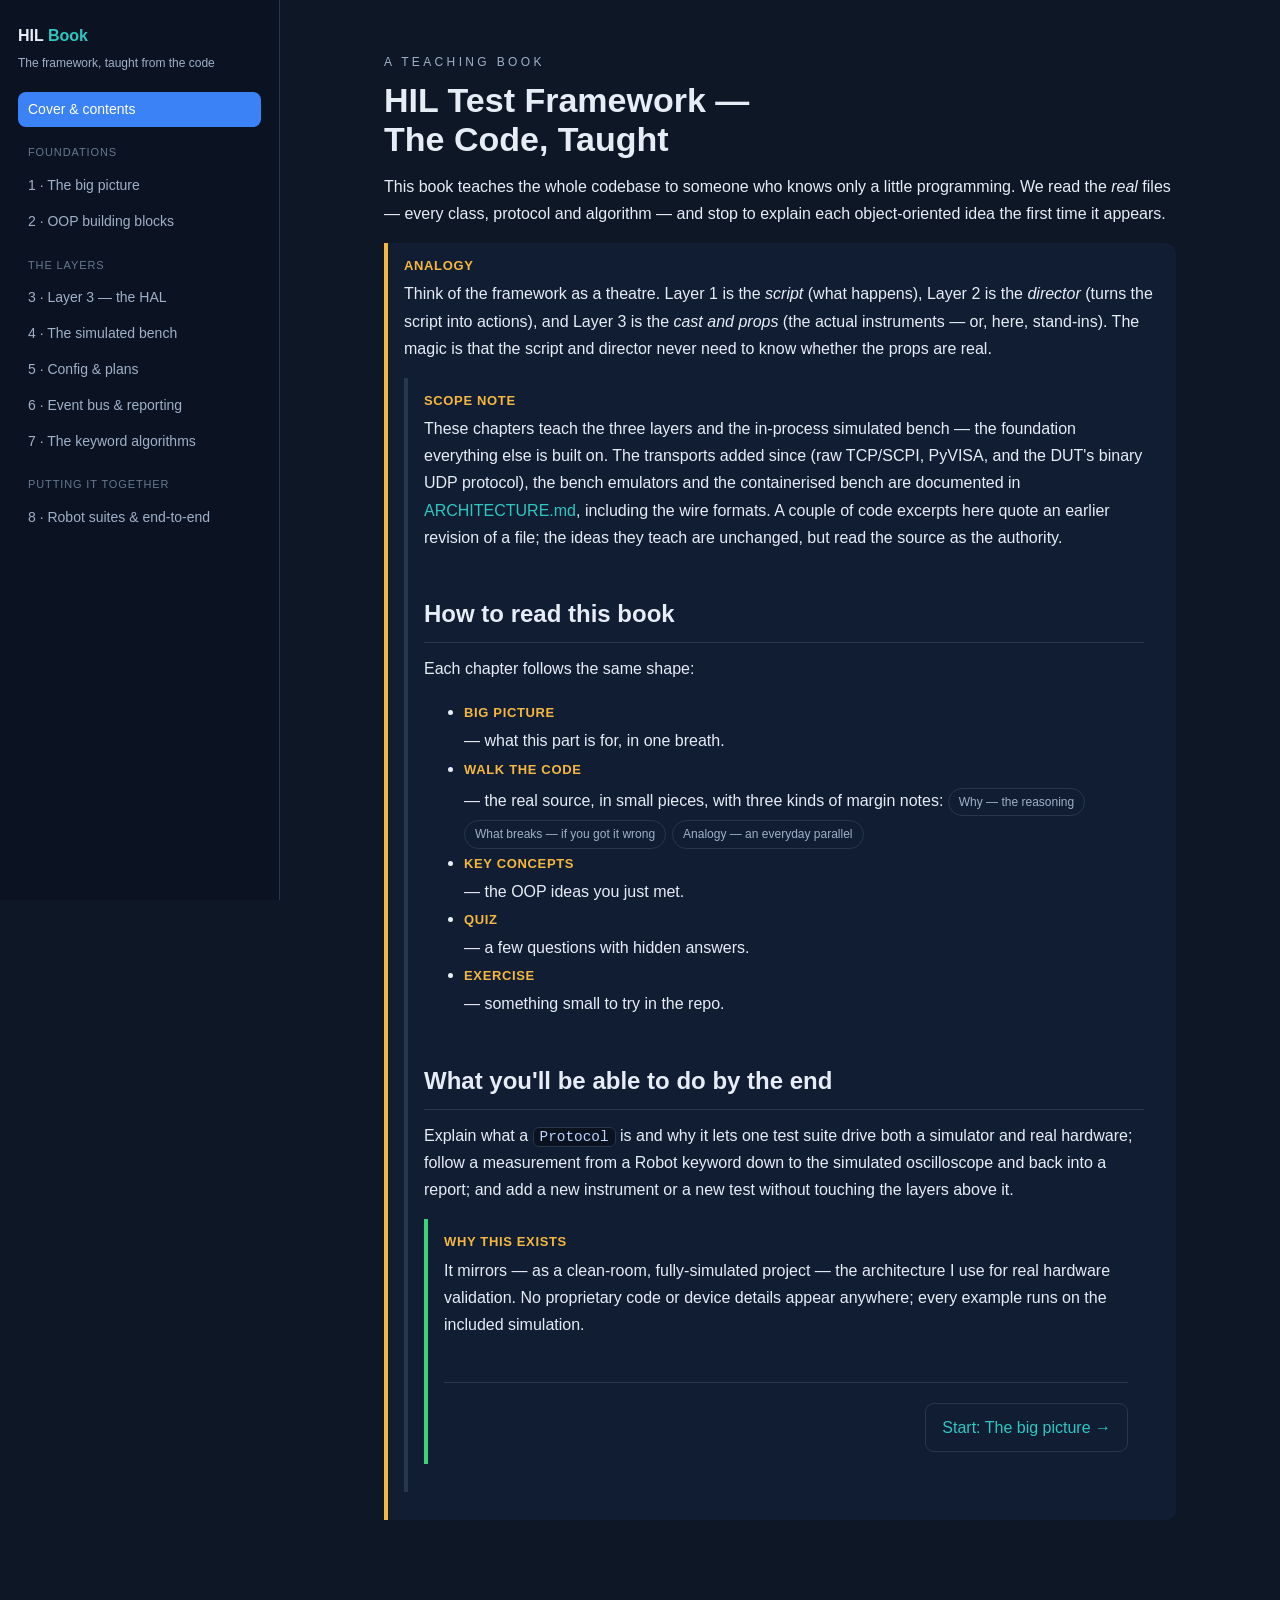
==== docs/book/index.html @ 02696a85 "s" ====
<!DOCTYPE html>
<html lang="en">
<head>
<meta charset="utf-8" />
<meta name="viewport" content="width=device-width, initial-scale=1" />
<title>HIL Test Framework — The Code, Taught</title>
<link rel="stylesheet" href="book.css" />
</head>
<body>
<div class="layout">
<nav class="side">
  <div class="brand">HIL <span>Book</span></div>
  <div class="sub">The framework, taught from the code</div>
  <a href="index.html">Cover &amp; contents</a>
  <div class="grp">Foundations</div>
  <a href="ch1.html">1 · The big picture</a>
  <a href="ch2.html">2 · OOP building blocks</a>
  <div class="grp">The layers</div>
  <a href="ch3.html">3 · Layer 3 — the HAL</a>
  <a href="ch4.html">4 · The simulated bench</a>
  <a href="ch5.html">5 · Config &amp; plans</a>
  <a href="ch6.html">6 · Event bus &amp; reporting</a>
  <a href="ch7.html">7 · The keyword algorithms</a>
  <div class="grp">Putting it together</div>
  <a href="ch8.html">8 · Robot suites &amp; end-to-end</a>
</nav>
<main class="main">
  <p class="tag">A teaching book</p>
  <h1>HIL Test Framework — <br>The Code, Taught</h1>
  <p class="big">This book teaches the whole codebase to someone who knows only a little
  programming. We read the <em>real</em> files — every class, protocol and algorithm —
  and stop to explain each object-oriented idea the first time it appears.</p>

  <div class="box analogy"><b>Analogy</b>
  Think of the framework as a theatre. Layer 1 is the <em>script</em> (what happens),
  Layer 2 is the <em>director</em> (turns the script into actions), and Layer 3 is the
  <em>cast and props</em> (the actual instruments — or, here, stand-ins). The magic is
  that the script and director never need to know whether the props are real.</p>

  <div class="box"><b>Scope note</b>
  These chapters teach the three layers and the in-process simulated bench — the
  foundation everything else is built on. The transports added since (raw TCP/SCPI,
  PyVISA, and the DUT's binary UDP protocol), the bench emulators and the
  containerised bench are documented in
  <a href="../../ARCHITECTURE.md">ARCHITECTURE.md</a>, including the wire formats.
  A couple of code excerpts here quote an earlier revision of a file; the ideas they
  teach are unchanged, but read the source as the authority.</p>

  <h2>How to read this book</h2>
  <p>Each chapter follows the same shape:</p>
  <ul>
    <li><b>Big picture</b> — what this part is for, in one breath.</li>
    <li><b>Walk the code</b> — the real source, in small pieces, with three kinds of margin notes:
      <span class="pillrow"><span>Why — the reasoning</span><span>What breaks — if you got it wrong</span><span>Analogy — an everyday parallel</span></span></li>
    <li><b>Key concepts</b> — the OOP ideas you just met.</li>
    <li><b>Quiz</b> — a few questions with hidden answers.</li>
    <li><b>Exercise</b> — something small to try in the repo.</li>
  </ul>

  <h2>What you'll be able to do by the end</h2>
  <p>Explain what a <code>Protocol</code> is and why it lets one test suite drive both
  a simulator and real hardware; follow a measurement from a Robot keyword down to the
  simulated oscilloscope and back into a report; and add a new instrument or a new test
  without touching the layers above it.</p>

  <div class="box why"><b>Why this exists</b>
  It mirrors — as a clean-room, fully-simulated project — the architecture I use for
  real hardware validation. No proprietary code or device details appear anywhere; every
  example runs on the included simulation.</p>

  <div class="nav">
    <span></span>
    <a href="ch1.html">Start: The big picture →</a>
  </div>
</main>
</div>
<script src="book.js"></script>
</body>
</html>
---- docs/book/book.css ----
:root{
  --bg:#0e1726; --panel:#152238; --ink:#e6edf6; --muted:#9fb0c8; --teal:#2ec7c0;
  --navy:#3b82f6; --line:#26374f; --code:#0a1220;
  --why:#37d67a; --break:#ff5c73; --analogy:#f4b740;
}
*{box-sizing:border-box}
body{margin:0;background:var(--bg);color:var(--ink);
  font:16px/1.7 -apple-system,Segoe UI,Roboto,Helvetica,Arial,sans-serif}
a{color:var(--teal);text-decoration:none} a:hover{text-decoration:underline}
.layout{display:grid;grid-template-columns:280px 1fr;min-height:100vh}
@media(max-width:900px){.layout{grid-template-columns:1fr}.side{position:static!important;height:auto!important}}
.side{position:sticky;top:0;height:100vh;overflow:auto;background:#0b1322;border-right:1px solid var(--line);padding:22px 18px}
.side .brand{font-weight:800;font-size:16px;margin-bottom:4px}
.side .brand span{color:var(--teal)}
.side .sub{color:var(--muted);font-size:12px;margin-bottom:18px}
.side a{display:block;color:var(--muted);padding:6px 10px;border-radius:8px;font-size:14px}
.side a:hover{background:#13223c;text-decoration:none}
.side a.active{background:var(--navy);color:#fff}
.side .grp{color:#66788f;text-transform:uppercase;letter-spacing:.08em;font-size:11px;margin:16px 0 6px 10px}
.main{max-width:860px;margin:0 auto;padding:44px 34px 90px}
.tag{color:var(--muted);letter-spacing:.28em;text-transform:uppercase;font-size:12px}
h1{font-size:34px;line-height:1.15;margin:.1em 0 .4em}
h2{font-size:24px;margin:1.8em 0 .5em;border-bottom:1px solid var(--line);padding-bottom:.3em}
h3{font-size:18px;margin:1.4em 0 .4em;color:var(--teal)}
p{margin:.7em 0}
code{background:var(--code);border:1px solid var(--line);border-radius:6px;padding:1px 6px;font-family:"SFMono-Regular",Consolas,monospace;font-size:.9em;color:#bcd4ff}
pre{background:var(--code);border:1px solid var(--line);border-radius:12px;padding:16px 18px;overflow:auto}
pre code{background:none;border:0;padding:0;color:#d7e3f4;font-size:13.5px;line-height:1.6}
.box{border-left:4px solid var(--line);background:#111d33;border-radius:0 10px 10px 0;padding:12px 16px;margin:16px 0}
.box b{display:block;margin-bottom:3px;font-size:13px;text-transform:uppercase;letter-spacing:.05em}
.why{border-left-color:var(--why)} .why b{color:var(--why)}
.break{border-left-color:var(--break)} .break b{color:var(--break)}
.analogy{border-left-color:var(--analogy)} .analogy b{color:var(--analogy)}
.quiz{background:#111d33;border:1px solid var(--line);border-radius:12px;padding:14px 18px;margin:14px 0}
.quiz summary{cursor:pointer;color:var(--teal);font-weight:600}
.exercise{background:#0f1f1c;border:1px solid #1c4a44;border-radius:12px;padding:16px 18px;margin:22px 0}
.exercise b{color:var(--teal)}
.nav{display:flex;justify-content:space-between;margin-top:44px;border-top:1px solid var(--line);padding-top:20px}
.nav a{padding:10px 16px;border:1px solid var(--line);border-radius:9px}
.pillrow span{display:inline-block;margin:4px 6px 0 0;padding:3px 10px;border:1px solid var(--line);border-radius:20px;font-size:12px;color:var(--muted)}
/* syntax highlight tokens */
.tok-kw{color:#ff7b9c} .tok-str{color:#9ff0a8} .tok-com{color:#6b7d97;font-style:italic}
.tok-num{color:#f4b740} .tok-def{color:#69c0ff} .tok-dec{color:#c792ea} .tok-self{color:#f78c6c}
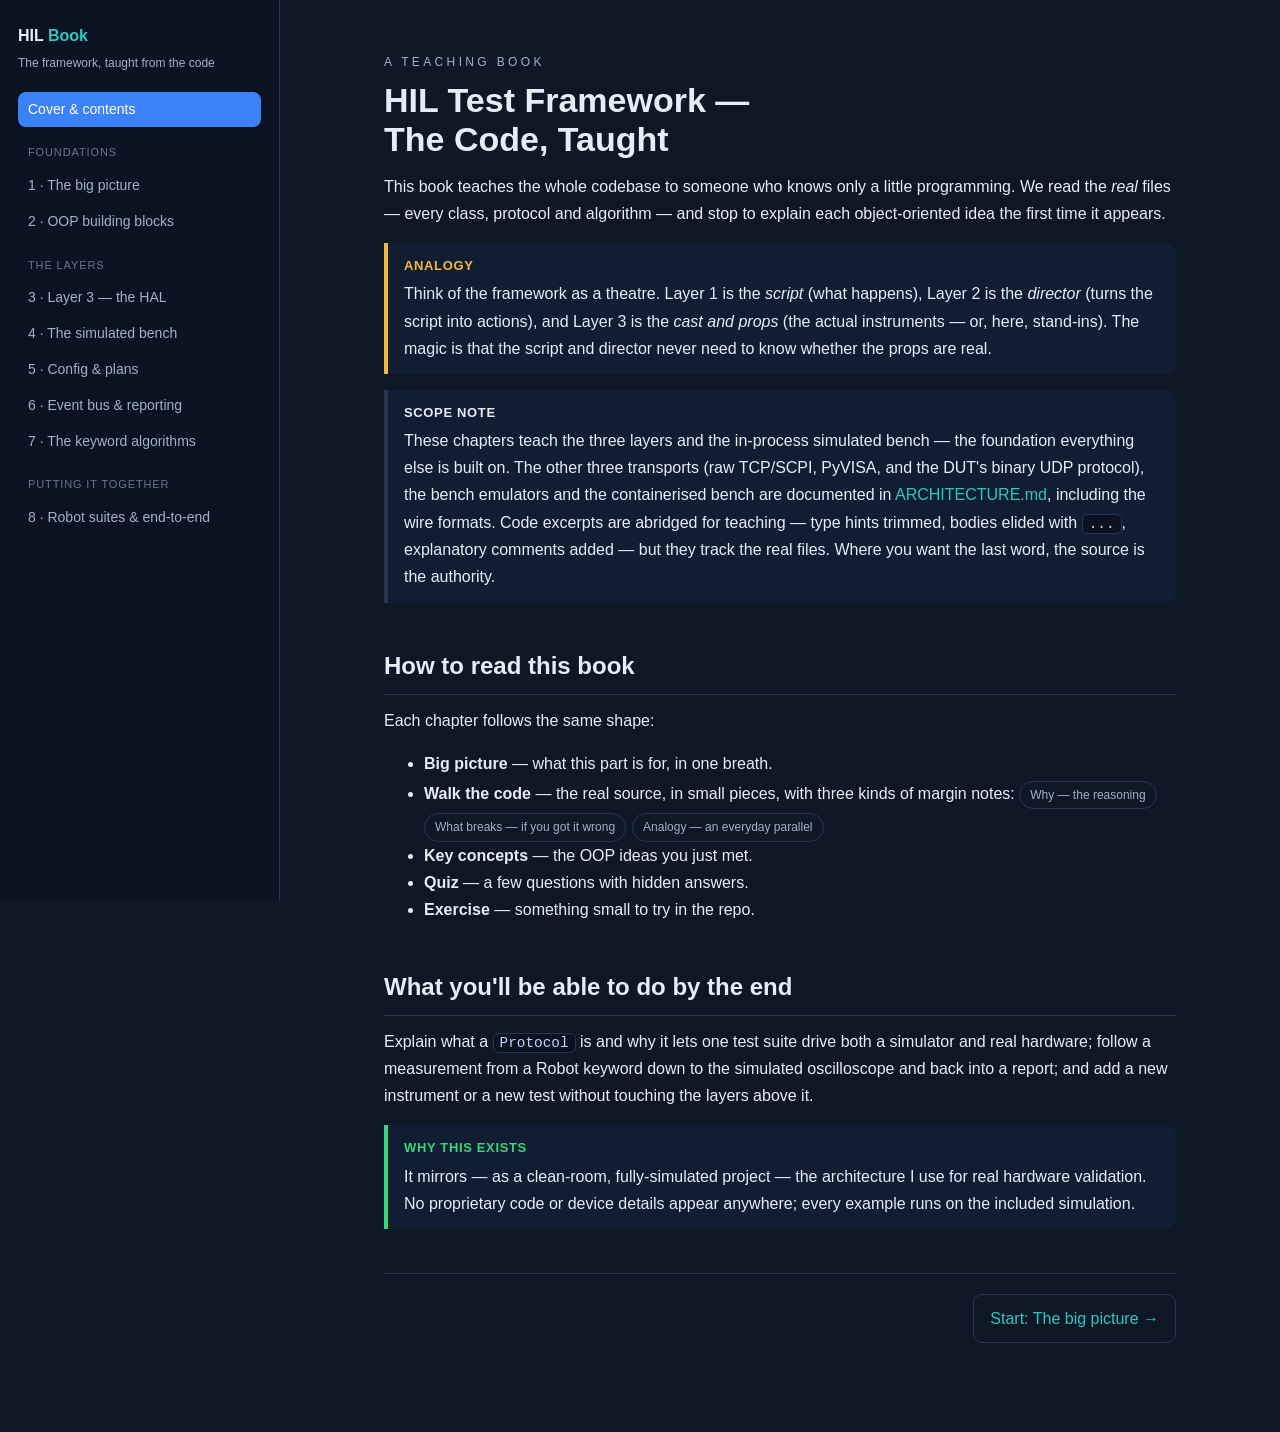
==== commit 6788e4fa: "Docs: correct the book's stale code, fix unclosed boxes, refresh the deck Audited every file under d" ====
--- a/docs/book/index.html
+++ b/docs/book/index.html
@@ -35,16 +35,17 @@
   Think of the framework as a theatre. Layer 1 is the <em>script</em> (what happens),
   Layer 2 is the <em>director</em> (turns the script into actions), and Layer 3 is the
   <em>cast and props</em> (the actual instruments — or, here, stand-ins). The magic is
-  that the script and director never need to know whether the props are real.</p>
+  that the script and director never need to know whether the props are real.</div>
 
   <div class="box"><b>Scope note</b>
   These chapters teach the three layers and the in-process simulated bench — the
-  foundation everything else is built on. The transports added since (raw TCP/SCPI,
+  foundation everything else is built on. The other three transports (raw TCP/SCPI,
   PyVISA, and the DUT's binary UDP protocol), the bench emulators and the
   containerised bench are documented in
   <a href="../../ARCHITECTURE.md">ARCHITECTURE.md</a>, including the wire formats.
-  A couple of code excerpts here quote an earlier revision of a file; the ideas they
-  teach are unchanged, but read the source as the authority.</p>
+  Code excerpts are abridged for teaching — type hints trimmed, bodies elided with
+  <code>...</code>, explanatory comments added — but they track the real files. Where
+  you want the last word, the source is the authority.</div>
 
   <h2>How to read this book</h2>
   <p>Each chapter follows the same shape:</p>
@@ -66,7 +67,7 @@
   <div class="box why"><b>Why this exists</b>
   It mirrors — as a clean-room, fully-simulated project — the architecture I use for
   real hardware validation. No proprietary code or device details appear anywhere; every
-  example runs on the included simulation.</p>
+  example runs on the included simulation.</div>
 
   <div class="nav">
     <span></span>
